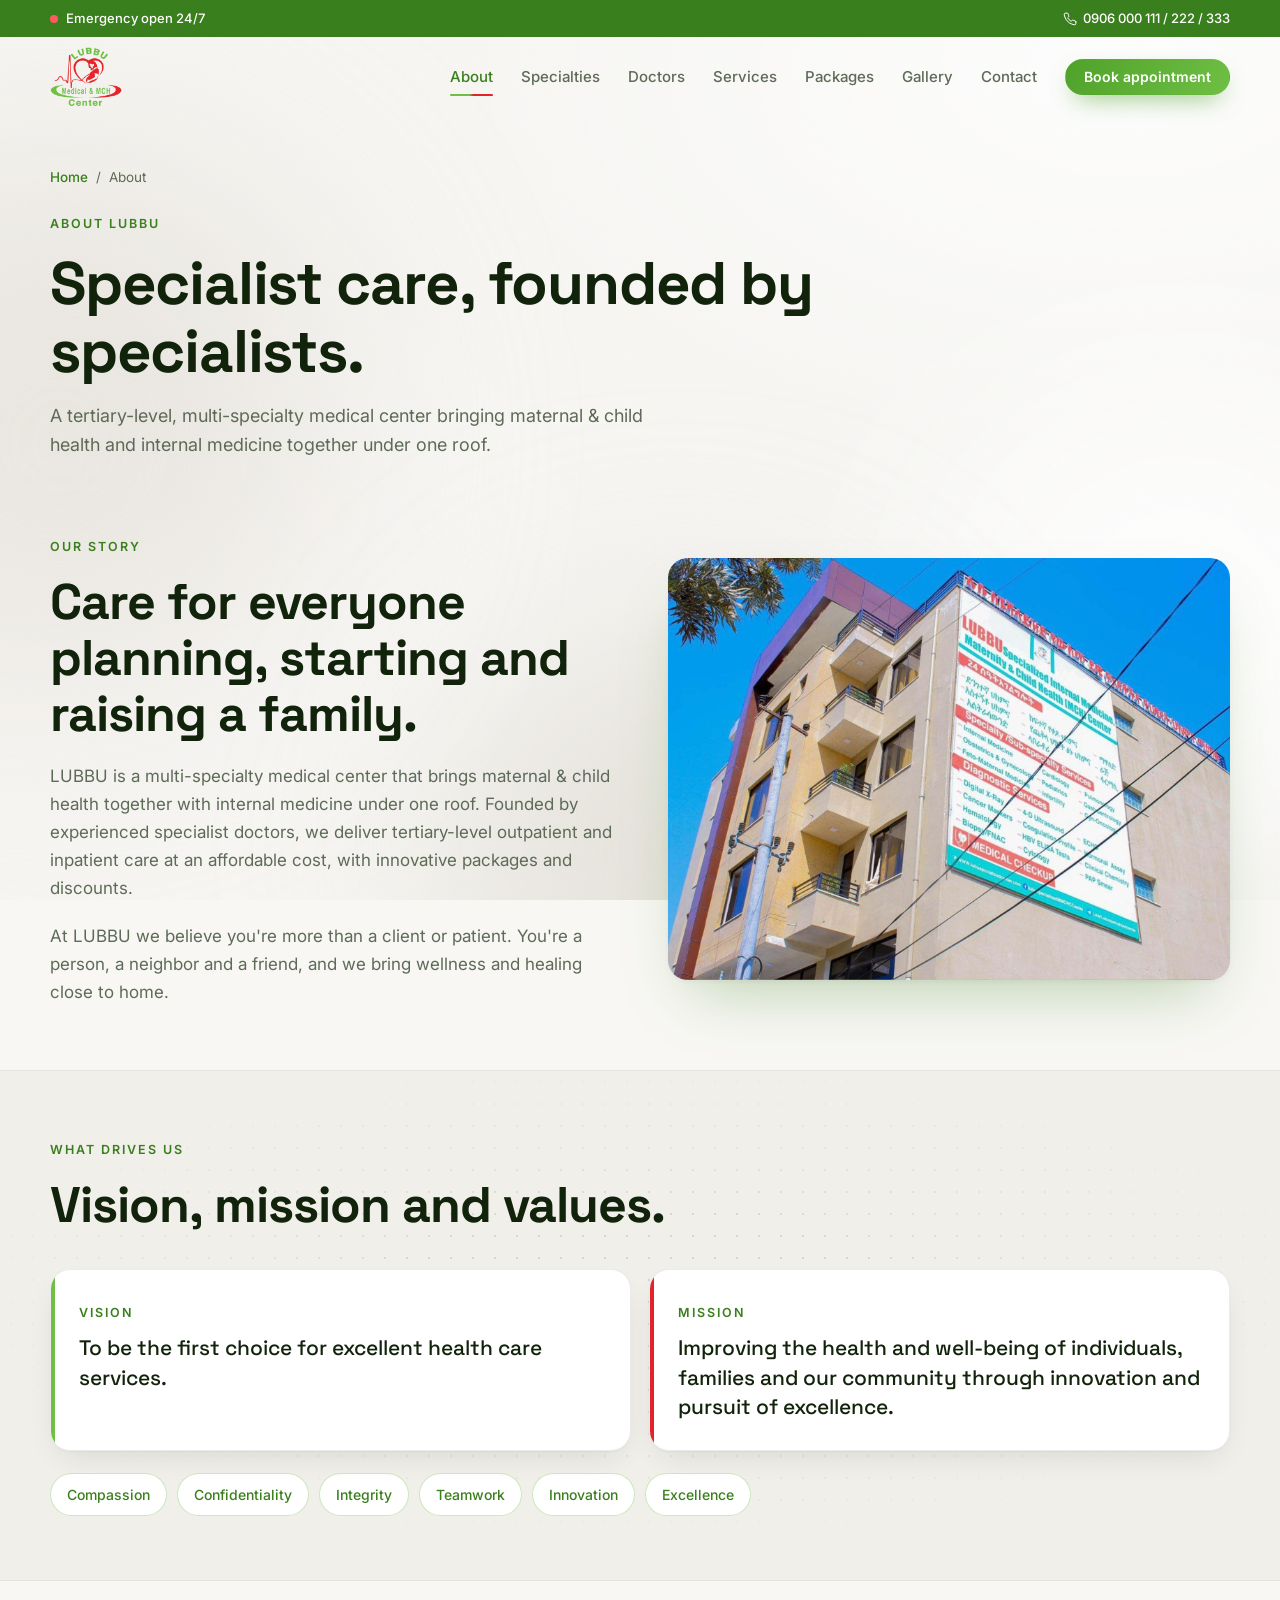
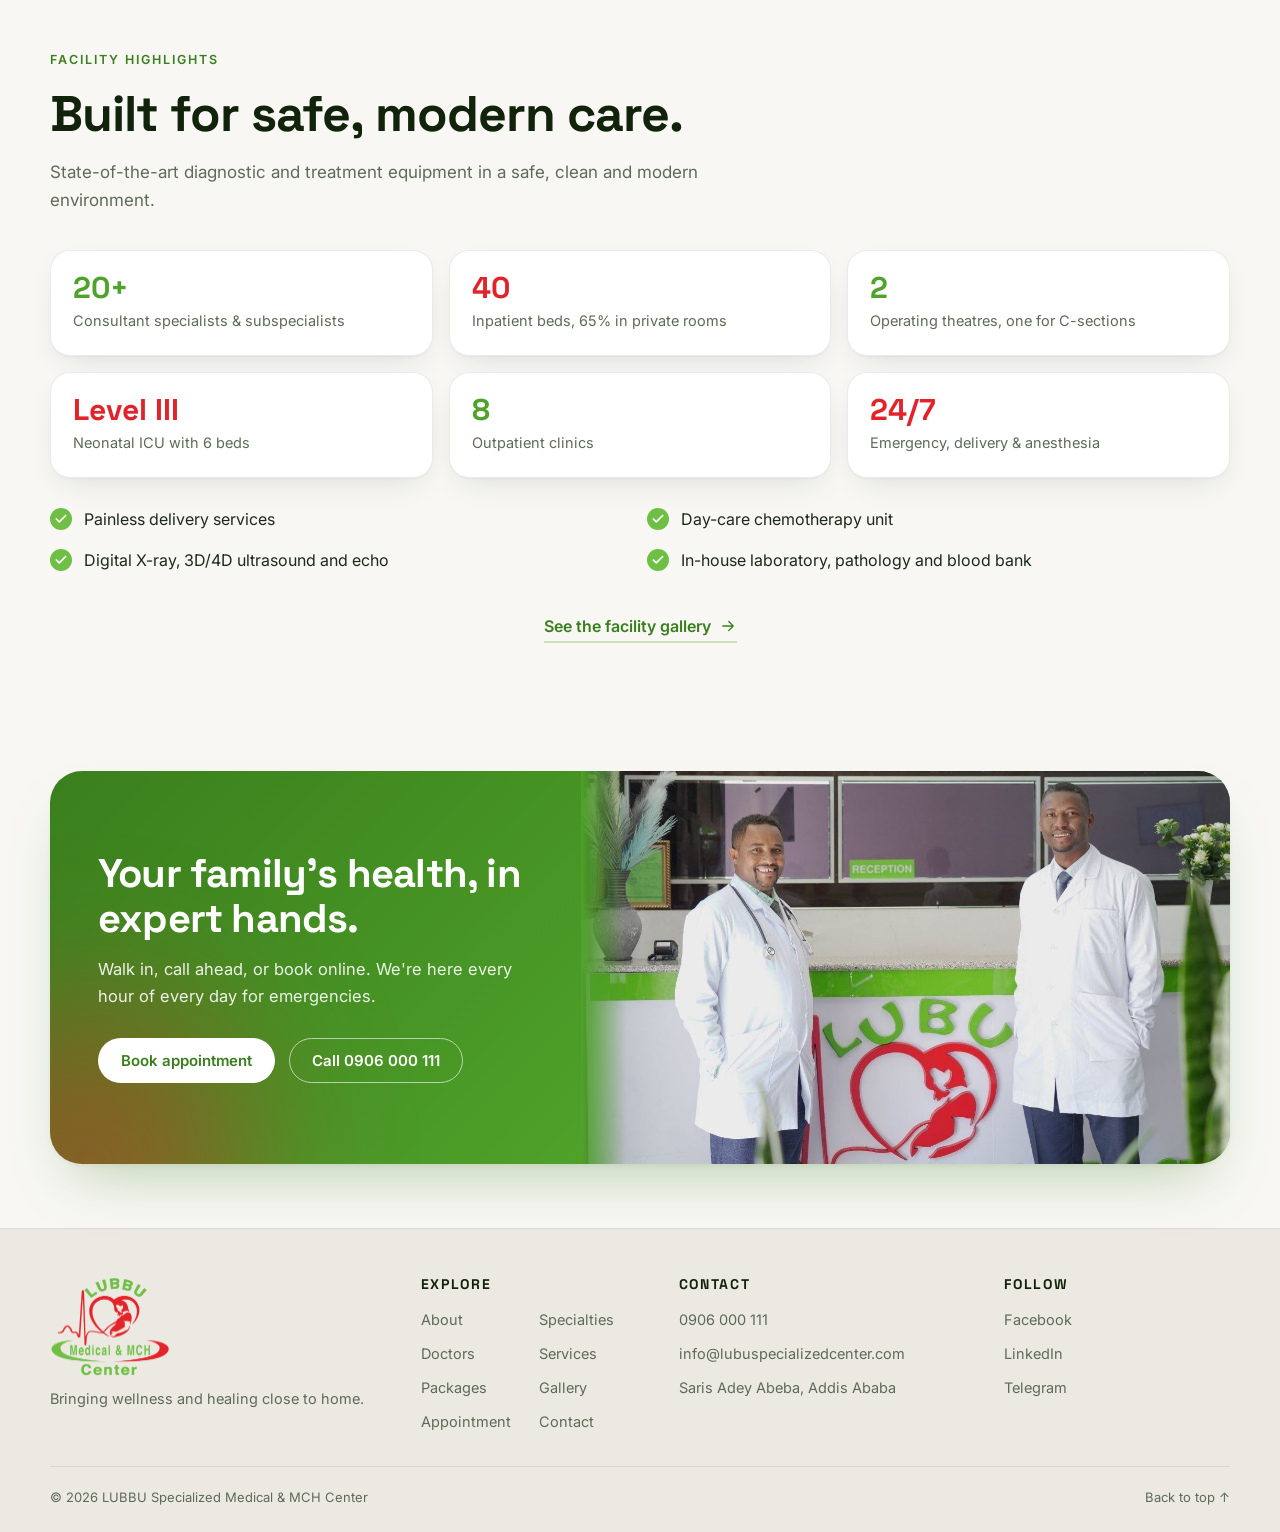
==== about.html @ 078e4523 "Split site into nine pages and add service photos - Pages: home, about, specialties, doctors, servic" ====
<!doctype html>
<html lang="en">
<head>
  <meta charset="utf-8" />
  <meta name="viewport" content="width=device-width, initial-scale=1" />
  <title>About us | LUBBU Specialized Medical &amp; MCH Center</title>
  <meta name="description" content="Founded by specialist doctors, LUBBU brings maternal &amp; child health and internal medicine together. Our story, vision, mission, values and facility highlights." />
  <meta name="theme-color" content="#ffffff" />
  <link rel="icon" href="assets/logo.png" />
  <link rel="preconnect" href="https://fonts.googleapis.com" />
  <link rel="preconnect" href="https://fonts.gstatic.com" crossorigin />
  <link href="https://fonts.googleapis.com/css2?family=Inter:wght@400;500;600&family=Space+Grotesk:wght@500;600;700&display=swap" rel="stylesheet" />
  <link rel="stylesheet" href="styles.css" />
  <script>document.documentElement.classList.add("js")</script>
</head>
<body>
  <!-- SHARED: icon sprite (keep identical on every page) -->
  <svg width="0" height="0" style="position:absolute" aria-hidden="true">
    <defs>
      <symbol id="i-heart" viewBox="0 0 24 24"><path d="M12 21s-7.5-4.6-9.5-9.3C1.1 8.3 3.3 4.5 7 4.5c2 0 3.6 1.1 5 3 1.4-1.9 3-3 5-3 3.7 0 5.9 3.8 4.5 7.2C19.5 16.4 12 21 12 21z"/></symbol>
      <symbol id="i-steth" viewBox="0 0 24 24"><path d="M6 3v6a5 5 0 0 0 10 0V3M6 3H4m2 0h2m8 0h-2m2 0h2M11 14v2a5 5 0 0 0 10 0v-2"/><circle cx="21" cy="12" r="2"/></symbol>
      <symbol id="i-baby" viewBox="0 0 24 24"><circle cx="12" cy="8" r="5"/><path d="M10 8h.01M14 8h.01M10.5 10.5c.8.6 2.2.6 3 0M5 21c1-3.5 3.8-6 7-6s6 2.5 7 6"/></symbol>
      <symbol id="i-woman" viewBox="0 0 24 24"><circle cx="12" cy="6" r="3"/><path d="M12 9c-3 0-5 2.5-5 6h3l1 6h2l1-6h3c0-3.5-2-6-5-6z"/></symbol>
      <symbol id="i-scalpel" viewBox="0 0 24 24"><path d="M3 21l9-9M12 12l7.5-7.5a2.1 2.1 0 0 1 3 3L15 15l-3-3zM3 21h6"/></symbol>
      <symbol id="i-cell" viewBox="0 0 24 24"><circle cx="12" cy="12" r="8"/><circle cx="12" cy="12" r="3"/><path d="M12 2v2M12 20v2M2 12h2M20 12h2M5 5l1.5 1.5M17.5 17.5L19 19M5 19l1.5-1.5M17.5 6.5L19 5"/></symbol>
      <symbol id="i-pulse" viewBox="0 0 24 24"><path d="M2 12h4l3-7 4 14 3-7h6"/></symbol>
      <symbol id="i-lungs" viewBox="0 0 24 24"><path d="M12 3v9M12 12l-3 2M12 12l3 2M8.5 7C5 7 3 13 3 17c0 2 1 3 3 3 3 0 4-2 4-5V9.5M15.5 7C19 7 21 13 21 17c0 2-1 3-3 3-3 0-4-2-4-5V9.5"/></symbol>
      <symbol id="i-siren" viewBox="0 0 24 24"><path d="M6 18v-6a6 6 0 0 1 12 0v6M4 18h16v3H4zM12 2v2M4.2 5.2l1.4 1.4M19.8 5.2l-1.4 1.4"/></symbol>
      <symbol id="i-bed" viewBox="0 0 24 24"><path d="M2 20V6M2 16h20v4M22 16v-4a3 3 0 0 0-3-3h-8v7"/><circle cx="6.5" cy="11.5" r="2"/></symbol>
      <symbol id="i-drop" viewBox="0 0 24 24"><path d="M12 2.5S5 10 5 15a7 7 0 0 0 14 0c0-5-7-12.5-7-12.5z"/><path d="M9 15a3 3 0 0 0 3 3"/></symbol>
      <symbol id="i-flask" viewBox="0 0 24 24"><path d="M9 2h6M10 2v6L4 19a2 2 0 0 0 1.8 3h12.4A2 2 0 0 0 20 19l-6-11V2M7 15h10"/></symbol>
      <symbol id="i-pill" viewBox="0 0 24 24"><rect x="2.5" y="8" width="19" height="8" rx="4" transform="rotate(-45 12 12)"/><path d="M8.5 8.5l7 7"/></symbol>
      <symbol id="i-incubator" viewBox="0 0 24 24"><path d="M3 14h18v4H3zM5 14V9a7 5 0 0 1 14 0v5M6 18v3M18 18v3"/><circle cx="12" cy="11" r="1.5"/></symbol>
      <symbol id="i-scan" viewBox="0 0 24 24"><path d="M3 7V5a2 2 0 0 1 2-2h2M17 3h2a2 2 0 0 1 2 2v2M21 17v2a2 2 0 0 1-2 2h-2M7 21H5a2 2 0 0 1-2-2v-2"/><circle cx="12" cy="8" r="2"/><path d="M12 10v6M9 12h6M10 16l-1 3M14 16l1 3"/></symbol>
      <symbol id="i-physio" viewBox="0 0 24 24"><circle cx="12" cy="4" r="2"/><path d="M4 10l8-2 8 2M12 8v6l-4 7M12 14l4 7"/></symbol>
      <symbol id="i-apple" viewBox="0 0 24 24"><path d="M12 7c-1.6-1.4-5-1.6-6.5 1S4.2 15 6 18s4 3.2 6 2c2 1.2 4.2 1 6-2s2-7.5.5-10-4.9-2.4-6.5-1z"/><path d="M12 7c0-2 1-3.5 3-4"/></symbol>
      <symbol id="i-syringe" viewBox="0 0 24 24"><path d="M18 2l4 4M20 4l-3 3M17 7l-9.5 9.5-3 .5.5-3L14.5 4.5zM11 7l2 2M8 10l2 2M2 22l3-3"/></symbol>
      <symbol id="i-family" viewBox="0 0 24 24"><circle cx="7" cy="5" r="2.5"/><circle cx="17" cy="5" r="2.5"/><circle cx="12" cy="12.5" r="2"/><path d="M3 21v-6a4 4 0 0 1 4-4M21 21v-6a4 4 0 0 0-4-4M9 21v-2a3 3 0 0 1 6 0v2"/></symbol>
      <symbol id="i-laundry" viewBox="0 0 24 24"><rect x="4" y="2" width="16" height="20" rx="2"/><circle cx="12" cy="13" r="5"/><path d="M8 6h.01M11 6h.01M9.5 13.5c1-1 2-1 3 0s2 1 3 0"/></symbol>
      <symbol id="i-card" viewBox="0 0 24 24"><rect x="2" y="5" width="20" height="14" rx="2"/><path d="M2 10h20M6 15h4"/></symbol>
      <symbol id="i-check" viewBox="0 0 24 24"><path d="M20 6L9 17l-5-5"/></symbol>
      <symbol id="i-arrow" viewBox="0 0 24 24"><path d="M5 12h14M13 6l6 6-6 6"/></symbol>
      <symbol id="i-chev-l" viewBox="0 0 24 24"><path d="M15 5l-7 7 7 7"/></symbol>
      <symbol id="i-chev-r" viewBox="0 0 24 24"><path d="M9 5l7 7-7 7"/></symbol>
      <symbol id="i-close" viewBox="0 0 24 24"><path d="M6 6l12 12M18 6L6 18"/></symbol>
      <symbol id="i-plus" viewBox="0 0 24 24"><path d="M12 5v14M5 12h14"/></symbol>
      <symbol id="i-expand" viewBox="0 0 24 24"><path d="M15 3h6v6M9 21H3v-6M21 3l-7 7M3 21l7-7"/></symbol>
      <symbol id="i-phone" viewBox="0 0 24 24"><path d="M22 16.9v3a2 2 0 0 1-2.2 2 19.8 19.8 0 0 1-8.6-3.1 19.5 19.5 0 0 1-6-6A19.8 19.8 0 0 1 2.1 4.2 2 2 0 0 1 4.1 2h3a2 2 0 0 1 2 1.7c.1 1 .4 1.9.7 2.8a2 2 0 0 1-.5 2.1L8 9.9a16 16 0 0 0 6 6l1.3-1.3a2 2 0 0 1 2.1-.4c.9.3 1.8.6 2.8.7a2 2 0 0 1 1.7 2z"/></symbol>
      <symbol id="i-mail" viewBox="0 0 24 24"><rect x="2" y="4" width="20" height="16" rx="2"/><path d="M22 6l-10 7L2 6"/></symbol>
      <symbol id="i-pin" viewBox="0 0 24 24"><path d="M12 22s8-6.5 8-13a8 8 0 0 0-16 0c0 6.5 8 13 8 13z"/><circle cx="12" cy="9" r="3"/></symbol>
      <symbol id="i-clock" viewBox="0 0 24 24"><circle cx="12" cy="12" r="10"/><path d="M12 6v6l4 2"/></symbol>
      <symbol id="i-shield" viewBox="0 0 24 24"><path d="M12 22s8-4 8-10V5l-8-3-8 3v7c0 6 8 10 8 10z"/><path d="M9 12l2 2 4-4"/></symbol>
    </defs>
  </svg>

  <div class="bg" aria-hidden="true">
    <div class="orb orb-1"></div>
    <div class="orb orb-2"></div>
    <div class="orb orb-3"></div>
    <div class="grid"></div>
  </div>

  <!-- SHARED: header (keep identical on every page; only aria-current changes) -->
  <a class="skip-link" href="#main">Skip to content</a>
  <div class="topbar" id="top">
    <div class="container topbar-inner">
      <span class="live"><span class="dot"></span>Emergency open 24/7</span>
      <a href="tel:0906000111"><svg class="ico"><use href="#i-phone"/></svg>0906 000 111 / 222 / 333</a>
    </div>
  </div>

  <header class="nav" id="nav">
    <div class="container nav-inner">
      <a href="index.html" class="brand" aria-label="LUBBU Medical &amp; MCH Center home page">
        <img src="assets/logo.png" alt="LUBBU Medical &amp; MCH Center" width="72" height="60" />
      </a>
      <nav class="menu" id="menu" aria-label="Main">
        <a href="about.html" aria-current="page">About</a>
        <a href="specialties.html">Specialties</a>
        <a href="doctors.html">Doctors</a>
        <a href="services.html">Services</a>
        <a href="packages.html">Packages</a>
        <a href="gallery.html">Gallery</a>
        <a href="contact.html">Contact</a>
        <a href="appointment.html" class="btn btn-sm btn-primary menu-cta">Book appointment</a>
      </nav>
      <button class="burger" id="burger" aria-label="Open menu" aria-expanded="false" aria-controls="menu">
        <span></span><span></span>
      </button>
    </div>
  </header>
  <!-- /SHARED header -->

  <main id="main">
    <section class="page-hero">
      <div class="container">
        <nav class="crumbs reveal" aria-label="Breadcrumb"><a href="index.html">Home</a><span aria-hidden="true">/</span><span aria-current="page">About</span></nav>
        <span class="eyebrow reveal">About LUBBU</span>
        <h1 class="reveal">Specialist care, founded by specialists.</h1>
        <p class="reveal">A tertiary-level, multi-specialty medical center bringing maternal &amp; child health and internal medicine together under one roof.</p>
      </div>
    </section>

    <!-- STORY -->
    <section class="section">
      <div class="container about-grid">
        <div class="reveal">
          <span class="eyebrow">Our story</span>
          <h2>Care for everyone planning, starting and raising a family.</h2>
          <p>LUBBU is a multi-specialty medical center that brings maternal &amp; child health together with internal medicine under one roof. Founded by experienced specialist doctors, we deliver tertiary-level outpatient and inpatient care at an affordable cost, with innovative packages and discounts.</p>
          <p>At LUBBU we believe you're more than a client or patient. You're a person, a neighbor and a friend, and we bring wellness and healing close to home.</p>
        </div>
        <figure class="about-photo reveal">
          <img src="assets/photos/building.jpg" alt="The LUBBU Specialized Medical &amp; MCH Center building" width="1920" height="1207" loading="lazy" decoding="async" />
        </figure>
      </div>
    </section>

    <!-- VISION / MISSION / VALUES -->
    <section class="section section-alt">
      <div class="container">
        <div class="section-head reveal">
          <span class="eyebrow">What drives us</span>
          <h2>Vision, mission and values.</h2>
        </div>
        <div class="mv mv-wide">
          <article class="glass mv-card reveal">
            <span class="eyebrow">Vision</span>
            <p class="big">To be the first choice for excellent health care services.</p>
          </article>
          <article class="glass mv-card reveal">
            <span class="eyebrow">Mission</span>
            <p class="big">Improving the health and well-being of individuals, families and our community through innovation and pursuit of excellence.</p>
          </article>
        </div>
        <div class="values reveal">
          <span>Compassion</span><span>Confidentiality</span><span>Integrity</span><span>Teamwork</span><span>Innovation</span><span>Excellence</span>
        </div>
      </div>
    </section>

    <!-- FACILITY HIGHLIGHTS -->
    <section class="section">
      <div class="container">
        <div class="section-head reveal">
          <span class="eyebrow">Facility highlights</span>
          <h2>Built for safe, modern care.</h2>
          <p>State-of-the-art diagnostic and treatment equipment in a safe, clean and modern environment.</p>
        </div>
        <ul class="highlights">
          <li class="reveal"><strong>20+</strong><span>Consultant specialists &amp; subspecialists</span></li>
          <li class="reveal"><strong>40</strong><span>Inpatient beds, 65% in private rooms</span></li>
          <li class="reveal"><strong>2</strong><span>Operating theatres, one for C-sections</span></li>
          <li class="reveal"><strong>Level III</strong><span>Neonatal ICU with 6 beds</span></li>
          <li class="reveal"><strong>8</strong><span>Outpatient clinics</span></li>
          <li class="reveal"><strong>24/7</strong><span>Emergency, delivery &amp; anesthesia</span></li>
        </ul>
        <ul class="checks checks-grid">
          <li class="reveal"><svg class="ico"><use href="#i-check"/></svg>Painless delivery services</li>
          <li class="reveal"><svg class="ico"><use href="#i-check"/></svg>Day-care chemotherapy unit</li>
          <li class="reveal"><svg class="ico"><use href="#i-check"/></svg>Digital X-ray, 3D/4D ultrasound and echo</li>
          <li class="reveal"><svg class="ico"><use href="#i-check"/></svg>In-house laboratory, pathology and blood bank</li>
        </ul>
        <div class="view-all-row reveal"><a class="view-all" href="gallery.html">See the facility gallery <svg class="ico"><use href="#i-arrow"/></svg></a></div>
      </div>
    </section>

    <section class="section">
      <div class="container">
        <div class="cta reveal">
          <figure class="cta-photo">
            <img src="assets/photos/reception.jpg" alt="Two LUBBU doctors smiling at the reception desk" width="1241" height="750" loading="lazy" decoding="async" />
          </figure>
          <div class="cta-panel">
            <h2>Your family's health, in expert hands.</h2>
            <p>Walk in, call ahead, or book online. We're here every hour of every day for emergencies.</p>
            <div class="hero-actions">
              <a href="appointment.html" class="btn btn-light">Book appointment</a>
              <a href="tel:0906000111" class="btn btn-outline-light">Call 0906 000 111</a>
            </div>
          </div>
        </div>
      </div>
    </section>
  </main>

  <!-- SHARED: footer (keep identical on every page) -->
  <footer class="footer">
    <div class="container footer-grid">
      <div>
        <a href="index.html" class="brand brand-footer" aria-label="LUBBU Medical &amp; MCH Center home page">
          <img src="assets/logo.png" alt="LUBBU Medical &amp; MCH Center" width="120" height="100" />
        </a>
        <p class="muted">Bringing wellness and healing close to home.</p>
      </div>
      <div class="footer-explore">
        <h4>Explore</h4>
        <a href="about.html">About</a><a href="specialties.html">Specialties</a><a href="doctors.html">Doctors</a><a href="services.html">Services</a><a href="packages.html">Packages</a><a href="gallery.html">Gallery</a><a href="appointment.html">Appointment</a><a href="contact.html">Contact</a>
      </div>
      <div>
        <h4>Contact</h4>
        <a href="tel:0906000111">0906 000 111</a><a href="mailto:info@lubuspecializedcenter.com">info@lubuspecializedcenter.com</a><span class="muted">Saris Adey Abeba, Addis Ababa</span>
      </div>
      <div>
        <h4>Follow</h4>
        <a href="https://www.facebook.com/LubuSpecializedIMMCHCenter/" target="_blank" rel="noopener">Facebook</a><a href="https://www.linkedin.com/company/lubbu-medical-and-mch-center/" target="_blank" rel="noopener">LinkedIn</a><a href="https://t.me/LubuSpecializedCenter" target="_blank" rel="noopener">Telegram</a>
      </div>
    </div>
    <div class="container footer-bottom">
      <span>© <span id="year">2026</span> LUBBU Specialized Medical &amp; MCH Center</span>
      <a href="#top">Back to top ↑</a>
    </div>
  </footer>
  <!-- /SHARED footer -->

  <script src="script.js"></script>
</body>
</html>
---- styles.css ----
/* Brand palette taken from the LUBBU logo: green #6FBF44, red #E2232A, white */
:root {
  --green: #6fbf44;
  --green-600: #4fa22a;
  --green-700: #3a7f1d;
  --green-50: #f1f9ec;
  --green-100: #e2f3d8;
  --red: #e2232a;
  --red-600: #c4161d;
  --red-50: #fdeeee;
  --bg: #f8f7f4;
  --bg-soft: #f1efea;
  --ink: #12230b;
  --text: #1d2a17;
  --muted: #5d6b57;
  --border: rgba(29, 42, 23, 0.09);
  --border-strong: rgba(29, 42, 23, 0.16);
  --surface: rgba(255, 255, 255, 0.72);
  --grad: linear-gradient(120deg, var(--green-600), var(--green) 55%, #a6d96a);
  --grad-brand: linear-gradient(120deg, var(--green) 0%, var(--green) 45%, var(--red) 55%, var(--red) 100%);
  --radius: 20px;
  --shadow: 0 1px 2px rgba(18, 35, 11, .04), 0 12px 32px -12px rgba(18, 35, 11, .14);
  --shadow-lg: 0 2px 4px rgba(18, 35, 11, .04), 0 30px 60px -24px rgba(58, 127, 29, .35);
  --font-display: "Space Grotesk", system-ui, sans-serif;
  --font-body: "Inter", system-ui, sans-serif;
}

*, *::before, *::after { box-sizing: border-box; }
html { scroll-behavior: smooth; scroll-padding-top: 96px; overflow-x: clip; }
body {
  margin: 0;
  background: var(--bg);
  color: var(--text);
  font: 400 16px/1.65 var(--font-body);
  -webkit-font-smoothing: antialiased;
  overflow-x: clip;
}
img, svg { display: block; }
a { color: inherit; text-decoration: none; }
h1, h2, h3, h4 { font-family: var(--font-display); line-height: 1.12; margin: 0; letter-spacing: -0.02em; color: var(--ink); }
p { margin: 0; }
.container { width: min(1180px, 100% - 32px); margin-inline: auto; }
.ico { width: 18px; height: 18px; flex: none; }
svg use { fill: none; stroke: currentColor; stroke-width: 1.7; stroke-linecap: round; stroke-linejoin: round; }
.grad { background: var(--grad); -webkit-background-clip: text; background-clip: text; color: transparent; }
.red { color: var(--red); }
.muted { color: var(--muted); }

/* ---------- Background (warm neutral, soft light + fine grain) ---------- */
.bg { position: fixed; inset: 0; z-index: -1; overflow: hidden; pointer-events: none;
  background:
    radial-gradient(1100px 620px at 88% 8%, rgba(255,255,255,.95), transparent 62%),
    radial-gradient(900px 560px at 6% 62%, rgba(255,255,255,.85), transparent 60%),
    radial-gradient(800px 500px at 70% 100%, rgba(228,224,216,.6), transparent 65%),
    var(--bg); }
.orb { position: absolute; border-radius: 50%; filter: blur(110px); animation: drift 26s ease-in-out infinite alternate; }
.orb-1 { width: 560px; height: 560px; background: rgba(222, 217, 207, .55); top: 18%; left: -220px; }
.orb-2 { width: 520px; height: 520px; background: rgba(255, 255, 255, .9); top: 40%; right: -160px; animation-delay: -8s; }
.orb-3 { width: 460px; height: 460px; background: rgba(214, 210, 201, .4); bottom: -180px; left: 35%; animation-delay: -16s; }
/* fine paper grain */
.grid { position: absolute; inset: 0; opacity: .5; mix-blend-mode: multiply;
  background-image: url("data:image/svg+xml,%3Csvg xmlns='http://www.w3.org/2000/svg' width='180' height='180'%3E%3Cfilter id='n'%3E%3CfeTurbulence type='fractalNoise' baseFrequency='.9' numOctaves='2' stitchTiles='stitch'/%3E%3CfeColorMatrix values='0 0 0 0 .45 0 0 0 0 .43 0 0 0 0 .4 0 0 0 .09 0'/%3E%3C/filter%3E%3Crect width='100%25' height='100%25' filter='url(%23n)'/%3E%3C/svg%3E"); }
@keyframes drift { to { transform: translate(60px, 40px) scale(1.1); } }

/* ---------- Topbar & Nav ---------- */
.topbar { font-size: 13px; color: #fff; background: var(--green-700); }
.topbar-inner { display: flex; justify-content: space-between; align-items: center; gap: 12px; padding: 8px 0; }
.topbar a { display: inline-flex; align-items: center; gap: 6px; font-weight: 500; }
.topbar a:hover { color: var(--green-100); }
.topbar .ico { width: 14px; height: 14px; }
.live { display: inline-flex; align-items: center; gap: 8px; font-weight: 500; }
.dot { width: 8px; height: 8px; border-radius: 50%; background: #ff5a5f; box-shadow: 0 0 0 0 rgba(255,90,95,.8); animation: ping 1.8s infinite; }
@keyframes ping { 70% { box-shadow: 0 0 0 10px rgba(255,90,95,0); } 100% { box-shadow: 0 0 0 0 rgba(255,90,95,0); } }

.nav { position: sticky; top: 0; z-index: 50; transition: background .3s, border-color .3s, box-shadow .3s; border-bottom: 1px solid transparent; }
.nav.scrolled { background: rgba(255, 255, 255, 0.82); backdrop-filter: blur(16px) saturate(160%); -webkit-backdrop-filter: blur(16px) saturate(160%); border-color: var(--border); box-shadow: 0 8px 30px -20px rgba(18,35,11,.3); }
.nav-inner { display: flex; align-items: center; justify-content: space-between; height: 80px; }
.brand { display: inline-flex; align-items: center; }
.brand img { height: 60px; width: auto; }
.menu { display: flex; align-items: center; gap: 28px; font-size: 15px; font-weight: 500; }
.menu a:not(.btn) { color: var(--muted); position: relative; transition: color .2s; }
.menu a:not(.btn):hover, .menu a.active, .menu a[aria-current="page"] { color: var(--green-700); }
.menu a:not(.btn)::after { content: ""; position: absolute; left: 0; right: 0; bottom: -6px; height: 2px; border-radius: 2px; background: var(--grad-brand); transform: scaleX(0); transition: transform .25s; }
.menu a:not(.btn):hover::after, .menu a.active::after, .menu a[aria-current="page"]::after { transform: scaleX(1); }
.burger { display: none; background: none; border: 0; width: 44px; height: 44px; cursor: pointer; position: relative; }
.burger span { position: absolute; left: 11px; right: 11px; height: 2px; background: var(--ink); border-radius: 2px; transition: transform .3s, top .3s; }
.burger span:first-child { top: 17px; }
.burger span:last-child { top: 25px; }
.burger[aria-expanded="true"] span:first-child { top: 21px; transform: rotate(45deg); }
.burger[aria-expanded="true"] span:last-child { top: 21px; transform: rotate(-45deg); }

/* ---------- Buttons ---------- */
.btn { display: inline-flex; align-items: center; justify-content: center; gap: 10px; padding: 14px 22px; border-radius: 999px; font: 600 15px/1 var(--font-body); border: 1px solid transparent; cursor: pointer; transition: transform .2s, box-shadow .25s, background .25s, border-color .25s, color .25s; }
.btn:hover { transform: translateY(-2px); }
.btn-sm { padding: 10px 18px; font-size: 14px; }
.btn-primary { color: #fff; background: linear-gradient(120deg, var(--green-600), var(--green)); box-shadow: 0 10px 26px -10px rgba(79, 162, 42, .8); }
.btn-primary:hover { box-shadow: 0 16px 36px -12px rgba(79, 162, 42, 1); }
.btn-ghost { color: var(--red); background: #fff; border-color: rgba(226, 35, 42, .35); }
.btn-ghost:hover { background: var(--red); color: #fff; border-color: var(--red); }
.btn-light { background: #fff; color: var(--green-700); }
.btn-outline-light { color: #fff; border-color: rgba(255,255,255,.6); }
.btn-outline-light:hover { background: rgba(255,255,255,.14); }
.btn-block { width: 100%; }

/* ---------- Hero ---------- */
.hero { padding: 56px 0 64px; }
.hero-grid { display: grid; grid-template-columns: 1.05fr .95fr; gap: 56px; align-items: center; }
.chip { display: inline-block; padding: 7px 14px; border-radius: 999px; font-size: 13px; font-weight: 500; color: var(--green-700); background: var(--green-50); border: 1px solid rgba(111, 191, 68, .35); }
.hero h1 { font-size: clamp(42px, 6.4vw, 78px); margin: 22px 0 22px; font-weight: 700; }
.lead { font-size: 18px; color: var(--muted); max-width: 560px; }
.hero-actions { display: flex; flex-wrap: wrap; gap: 14px; margin-top: 34px; }
.stats { list-style: none; padding: 0; margin: 48px 0 0; display: grid; grid-template-columns: repeat(4, 1fr); gap: 1px; border-radius: var(--radius); overflow: hidden; background: var(--border); border: 1px solid var(--border); box-shadow: var(--shadow); }
.stats li { background: rgba(255, 255, 255, .92); padding: 18px 16px; display: flex; flex-direction: column; gap: 4px; }
.stats strong { font: 700 28px/1 var(--font-display); color: var(--green-600); font-variant-numeric: tabular-nums; }
.stats li:nth-child(2) strong { color: var(--red); }
.stats span { font-size: 12.5px; color: var(--muted); line-height: 1.35; }

.hero-visual { position: relative; aspect-ratio: 1; max-width: 520px; width: 100%; margin-inline: auto; display: grid; place-items: center; }
.ring { position: absolute; border-radius: 50%; border: 1px solid rgba(111, 191, 68, .45); }
.ring-1 { inset: 6%; border-style: dashed; animation: spin 40s linear infinite; }
.ring-2 { inset: 20%; border-color: rgba(226, 35, 42, .25); animation: spin 26s linear infinite reverse; }
.ring-1::after, .ring-2::after { content: ""; position: absolute; width: 12px; height: 12px; border-radius: 50%; background: var(--green); box-shadow: 0 0 0 5px rgba(111,191,68,.2); top: -6px; left: 50%; }
.ring-2::after { background: var(--red); box-shadow: 0 0 0 5px rgba(226,35,42,.18); }
@keyframes spin { to { transform: rotate(360deg); } }
.core { width: 40%; aspect-ratio: 1; border-radius: 50%; display: grid; place-items: center; background: radial-gradient(circle at 32% 28%, #fff, var(--green-50) 60%, var(--green-100)); border: 1px solid rgba(111, 191, 68, .4); box-shadow: inset 0 -10px 40px rgba(111,191,68,.2), 0 30px 80px -20px rgba(79,162,42,.5); }
.core-heart { width: 46%; height: 46%; color: var(--red); animation: beat 1.2s ease-in-out infinite; filter: drop-shadow(0 8px 16px rgba(226,35,42,.35)); }
.core-heart use { fill: var(--red); stroke-width: 1.2; }
@keyframes beat { 0%, 100% { transform: scale(1); } 15% { transform: scale(1.12); } 30% { transform: scale(.98); } 45% { transform: scale(1.06); } }
.ecg { position: absolute; left: -6%; right: -6%; width: 112%; height: 22%; top: 39%; z-index: 2; pointer-events: none; overflow: visible; }
.ecg path { fill: none; stroke: var(--red); stroke-width: 2.6; stroke-dasharray: 900; stroke-dashoffset: 900; animation: ecg 3s linear infinite; filter: drop-shadow(0 0 1.5px #fff) drop-shadow(0 0 3px #fff) drop-shadow(0 2px 6px rgba(226, 35, 42, .35)); }
@keyframes ecg { 0% { stroke-dashoffset: 900; opacity: 1; } 70% { stroke-dashoffset: 0; opacity: 1; } 100% { stroke-dashoffset: 0; opacity: 0; } }

.float-card { position: absolute; z-index: 3; display: flex; align-items: center; gap: 12px; padding: 12px 16px 12px 12px; border-radius: 16px; background: rgba(255, 255, 255, .85); border: 1px solid var(--border); backdrop-filter: blur(14px); -webkit-backdrop-filter: blur(14px); box-shadow: var(--shadow-lg); animation: float 6s ease-in-out infinite; }
.float-card b { display: block; font-size: 14px; color: var(--ink); }
.float-card small { color: var(--muted); font-size: 12px; }
.fc-ico { width: 38px; height: 38px; border-radius: 11px; display: grid; place-items: center; background: var(--green-50); color: var(--green-600); }
.fc-ico svg { width: 20px; height: 20px; }
.fc-1 { top: 8%; left: -4%; }
.fc-1 .fc-ico { background: var(--red-50); color: var(--red); }
.fc-2 { bottom: 12%; left: -8%; animation-delay: -2s; }
.fc-3 { top: 46%; right: -6%; animation-delay: -4s; }
@keyframes float { 50% { transform: translateY(-12px); } }

/* ---------- Marquee ---------- */
.marquee { overflow: hidden; background: var(--green-600); padding: 18px 0; }
.marquee-track { display: flex; gap: 48px; width: max-content; animation: marquee 40s linear infinite; }
.marquee span { font: 500 18px/1 var(--font-display); color: #fff; white-space: nowrap; display: inline-flex; align-items: center; gap: 48px; }
.marquee span::after { content: "❤"; color: #fff; opacity: .7; font-size: 12px; }
@keyframes marquee { to { transform: translateX(-50%); } }

/* ---------- Sections ---------- */
.section { padding: 64px 0; position: relative; }
.section-alt { background: var(--bg-soft); isolation: isolate; border-block: 1px solid rgba(60, 52, 40, .06); }
.section-alt::before { content: ""; position: absolute; inset: 0; z-index: -1; pointer-events: none;
  background-image: radial-gradient(rgba(60, 52, 40, .13) 1px, transparent 1.3px); background-size: 22px 22px;
  mask-image: radial-gradient(ellipse 75% 65% at 50% 45%, #000 20%, transparent 78%);
  -webkit-mask-image: radial-gradient(ellipse 75% 65% at 50% 45%, #000 20%, transparent 78%); }
.section-head { max-width: 680px; margin-bottom: 36px; }
.section-head p { color: var(--muted); margin-top: 16px; font-size: 17px; }
.eyebrow { display: inline-block; font-size: 12.5px; font-weight: 600; letter-spacing: .16em; text-transform: uppercase; color: var(--green-700); margin-bottom: 16px; }
h2 { font-size: clamp(32px, 4.2vw, 50px); font-weight: 700; }

.glass { background: var(--surface); border: 1px solid var(--border); border-radius: var(--radius); backdrop-filter: blur(14px); -webkit-backdrop-filter: blur(14px); box-shadow: var(--shadow); }
.section-alt .glass { background: #fff; }

/* About */
.about-grid { display: grid; grid-template-columns: 1fr 1fr; gap: 56px; align-items: center; }
.about-grid > div:first-child p { color: var(--muted); margin-top: 20px; font-size: 17px; }
.checks { list-style: none; padding: 0; margin: 28px 0 0; display: grid; gap: 14px; }
.checks li { display: flex; gap: 12px; align-items: flex-start; }
.checks .ico { color: #fff; background: var(--green); border-radius: 50%; padding: 4px; width: 22px; height: 22px; margin-top: 2px; }
.checks .ico use { stroke-width: 3; }
.mv { display: grid; gap: 18px; }
.mv-card { padding: 28px; position: relative; overflow: hidden; }
.mv-card::before { content: ""; position: absolute; inset: 0 auto 0 0; width: 4px; background: var(--green); }
.mv-card + .mv-card::before { background: var(--red); }
.mv-card .eyebrow { margin-bottom: 10px; }
.big { font: 500 21px/1.4 var(--font-display); color: var(--ink); }
.values { display: flex; flex-wrap: wrap; gap: 10px; }
.values span { padding: 9px 16px; border-radius: 999px; font-size: 14px; font-weight: 500; background: #fff; color: var(--green-700); border: 1px solid rgba(111, 191, 68, .35); transition: background .2s, color .2s; }
.values span:hover { background: var(--green); color: #fff; }

/* Cards */
.cards { display: grid; gap: 18px; }
.cards-4 { grid-template-columns: repeat(4, 1fr); }
.card { position: relative; padding: 28px 24px; border-radius: var(--radius); background: #fff; border: 1px solid var(--border); box-shadow: var(--shadow); overflow: hidden; transition: border-color .3s, box-shadow .3s; will-change: transform; }
.card::after { content: ""; position: absolute; inset: 0; background: radial-gradient(380px circle at var(--mx, 50%) var(--my, 0%), rgba(111, 191, 68, .14), transparent 45%); opacity: 0; transition: opacity .3s; pointer-events: none; }
.card::before { content: ""; position: absolute; inset: auto 0 0; height: 3px; background: var(--grad-brand); transform: scaleX(0); transform-origin: left; transition: transform .4s; }
.card:hover { border-color: rgba(111, 191, 68, .45); box-shadow: var(--shadow-lg); }
.card:hover::after { opacity: 1; }
.card:hover::before { transform: scaleX(1); }
.card-ico { width: 52px; height: 52px; border-radius: 15px; display: grid; place-items: center; background: var(--green-50); color: var(--green-600); margin-bottom: 22px; transition: background .3s, color .3s; }
.card:hover .card-ico { background: var(--green); color: #fff; }
.card-ico svg { width: 26px; height: 26px; }
.card h3 { font-size: 19px; margin-bottom: 8px; }
.card p { font-size: 14.5px; color: var(--muted); }

/* Doctors */
.filters { display: flex; flex-wrap: wrap; gap: 10px; margin-bottom: 32px; }
.filter { font: 500 14px/1 var(--font-body); color: var(--muted); background: #fff; border: 1px solid var(--border-strong); padding: 11px 18px; border-radius: 999px; cursor: pointer; transition: all .2s; }
.filter:hover { color: var(--green-700); border-color: var(--green); }
.filter.active { color: #fff; background: var(--green-600); border-color: var(--green-600); }
.doctors { display: grid; grid-template-columns: repeat(auto-fill, minmax(210px, 1fr)); gap: 16px; }
.doc { padding: 26px 20px; border-radius: var(--radius); background: #fff; border: 1px solid var(--border); box-shadow: var(--shadow); text-align: center; transition: border-color .3s, transform .3s, box-shadow .3s; }
.doc:hover { border-color: rgba(111, 191, 68, .5); transform: translateY(-4px); box-shadow: var(--shadow-lg); }
.doc.hidden { display: none; }
.avatar { width: 76px; height: 76px; margin: 0 auto 16px; border-radius: 50%; display: grid; place-items: center; font: 700 24px/1 var(--font-display); color: #fff; position: relative; background: linear-gradient(140deg, var(--green), var(--green-700)); }
.avatar::before { content: ""; position: absolute; inset: -5px; border-radius: 50%; border: 2px solid rgba(111, 191, 68, .35); }
.doc { position: relative; }
.avatar { width: 96px; height: 96px; font-size: 28px; }
.avatar.has-photo { background: var(--green-100); }
.avatar img { width: 100%; height: 100%; border-radius: 50%; object-fit: cover; transition: transform .4s; }
.doc:hover .avatar img { transform: scale(1.06); }
.avatar.has-photo { overflow: visible; }
.avatar.has-photo::after { content: ""; position: absolute; inset: 0; border-radius: 50%; box-shadow: inset 0 0 0 1px rgba(0,0,0,.06); }
.doc[data-cat="diagnostics"] .avatar:not(.has-photo) { background: linear-gradient(140deg, #8fd165, var(--green-600)); }
.doc[data-cat="mch"] .avatar::before,
.doc[data-cat="surgery"] .avatar::before { border-color: rgba(226, 35, 42, .3); }
.doc[data-cat="surgery"] .avatar:not(.has-photo),
.doc[data-cat="general"] .avatar { background: linear-gradient(140deg, #f05157, var(--red-600)); }
.doc[data-cat="general"] .avatar::before { border-color: rgba(226, 35, 42, .3); }
.doc-badge { position: absolute; top: 14px; right: 14px; font: 700 11.5px/1 var(--font-body); letter-spacing: .08em; padding: 5px 9px; border-radius: 999px; color: #fff; background: var(--red); }
.doc h3 { font-size: 17px; }
.doc p { font-size: 13.5px; color: var(--muted); margin-top: 6px; }

/* Services */
.services { display: grid; grid-template-columns: repeat(4, 1fr); gap: 1px; background: var(--border); border: 1px solid var(--border); border-radius: var(--radius); overflow: hidden; box-shadow: var(--shadow); }
.service { display: flex; align-items: center; gap: 16px; padding: 30px 26px; background: #fff; transition: background .3s, color .3s; }
.service:hover { background: var(--green-600); color: #fff; }
.service:hover span { color: #fff; }
.service svg { width: 30px; height: 30px; color: var(--green-600); flex: none; transition: transform .3s, color .3s; }
.service:first-child svg { color: var(--red); }
.service:hover svg { transform: scale(1.15) rotate(-6deg); color: #fff; }
.service span { font: 600 17px/1.3 var(--font-display); color: var(--ink); transition: color .3s; }

/* Packages */
.packages { display: grid; grid-template-columns: repeat(2, 1fr); gap: 0 40px; }
.pkg { display: flex; align-items: center; gap: 24px; padding: 26px 4px; border-bottom: 1px solid var(--border-strong); transition: padding .3s, color .3s; }
.pkg-n { font: 600 14px/1 var(--font-display); color: var(--red); }
.pkg h3 { font-size: clamp(19px, 2vw, 24px); font-weight: 600; flex: 1; transition: color .3s; }
.pkg .ico { width: 22px; height: 22px; color: var(--muted); transition: transform .3s, color .3s; }
.pkg:hover { padding-left: 16px; }
.pkg:hover h3 { color: var(--green-600); }
.pkg:hover .ico { transform: translateX(6px) rotate(-45deg); color: var(--green-600); }

/* Contact & form */
.contact-grid { display: grid; grid-template-columns: 1.15fr .85fr; gap: 24px; align-items: stretch; }
.form-card, .contact-card { padding: 40px; background: #fff; display: flex; flex-direction: column; }
.form-card h2, .contact-card h2 { font-size: clamp(30px, 3.4vw, 42px); margin-bottom: 28px; }
form { display: grid; gap: 18px; }
.row { display: grid; grid-template-columns: 1fr 1fr; gap: 16px; }
label { display: flex; flex-direction: column; gap: 8px; }
.lbl { font-size: 13.5px; font-weight: 500; color: var(--ink); }
.opt { font-weight: 400; color: var(--muted); }
input, select, textarea { font: 400 15px/1.4 var(--font-body); color: var(--text); background: var(--bg-soft); border: 1px solid var(--border-strong); border-radius: 12px; padding: 0 14px; width: 100%; height: 52px; transition: border-color .2s, box-shadow .2s, background .2s; }
select { appearance: none; -webkit-appearance: none; padding-right: 40px; cursor: pointer; background-image: url("data:image/svg+xml,%3Csvg xmlns='http://www.w3.org/2000/svg' width='12' height='8' fill='none' stroke='%235d6b57' stroke-width='1.8' stroke-linecap='round' stroke-linejoin='round'%3E%3Cpath d='M1 1.5l5 5 5-5'/%3E%3C/svg%3E"); background-repeat: no-repeat; background-position: right 16px center; }
input[type="date"] { cursor: pointer; }
textarea { height: auto; min-height: 112px; padding: 13px 14px; resize: vertical; }
input::placeholder, textarea::placeholder { color: #9aa894; }
input:focus, select:focus, textarea:focus { outline: none; background-color: #fff; border-color: var(--green); box-shadow: 0 0 0 4px rgba(111, 191, 68, .2); }
.invalid { border-color: var(--red) !important; box-shadow: 0 0 0 4px rgba(226, 35, 42, .12) !important; }
form .btn-block { height: 54px; margin-top: 4px; }
.form-note { font-size: 13px; color: var(--muted); text-align: center; }
.form-note.ok { color: var(--green-700); }
.form-note.err { color: var(--red); }

.contact-list { list-style: none; margin: 0; padding: 0; flex: 1; }
.contact-list li { display: flex; gap: 16px; align-items: flex-start; padding: 18px 0; border-top: 1px solid var(--border); }
.contact-list li:first-child { border-top: 0; padding-top: 0; }
.contact-list li > div { display: flex; flex-direction: column; gap: 3px; min-width: 0; font-size: 15px; color: var(--ink); }
.contact-list small { font-size: 12px; font-weight: 600; letter-spacing: .08em; text-transform: uppercase; color: var(--muted); }
.contact-list a { overflow-wrap: anywhere; transition: color .2s; }
.contact-list a:hover { color: var(--green-600); }
.info-ico { width: 44px; height: 44px; border-radius: 13px; display: grid; place-items: center; flex: none; background: var(--green-50); color: var(--green-600); }
.info-ico svg { width: 22px; height: 22px; }
.hours dl { display: grid; grid-template-columns: auto 1fr; gap: 4px 24px; margin: 4px 0 0; }
.hours dt { color: var(--muted); }
.hours dd { margin: 0; font-variant-numeric: tabular-nums; }
.open-badge { display: inline-block; margin-left: 8px; font: 600 11.5px/1 var(--font-body); padding: 5px 9px; border-radius: 999px; vertical-align: 1px; letter-spacing: .04em; text-transform: none; }
.open-badge.open { background: var(--green-100); color: var(--green-700); }
.open-badge.closed { background: var(--red-50); color: var(--red-600); }
.er-strip { display: flex; align-items: center; gap: 14px; margin-top: 20px; padding: 16px 18px; border-radius: 14px; color: #fff; background: linear-gradient(120deg, var(--red-600), var(--red)); box-shadow: 0 12px 28px -14px rgba(226, 35, 42, .9); transition: transform .2s, box-shadow .2s; }
.er-strip:hover { transform: translateY(-2px); box-shadow: 0 16px 34px -14px rgba(226, 35, 42, 1); }
.er-strip span { flex: 1; font-size: 14.5px; }
.er-strip b { display: block; font-family: var(--font-display); font-size: 16px; }
.er-strip .ico { width: 22px; height: 22px; }

.map { position: relative; margin-top: 24px; border-radius: var(--radius); overflow: hidden; border: 1px solid var(--border); height: 380px; box-shadow: var(--shadow); background: var(--bg-soft); }
.map iframe { width: 100%; height: 100%; border: 0; display: block; }
.map-btn { position: absolute; right: 16px; bottom: 16px; display: inline-flex; align-items: center; gap: 8px; padding: 12px 18px; border-radius: 999px; font: 600 14px/1 var(--font-body); color: #fff; background: var(--red); box-shadow: 0 10px 24px -10px rgba(226, 35, 42, .8); transition: transform .2s, background .2s; }
.map-btn:hover { transform: translateY(-2px); background: var(--red-600); }


/* CTA */
.cta { position: relative; overflow: hidden; display: grid; grid-template-columns: .9fr 1.1fr; align-items: stretch; border-radius: 32px; color: #fff; background: linear-gradient(135deg, var(--green-700), var(--green-600) 60%, var(--green)); box-shadow: var(--shadow-lg); }
.cta::after { content: ""; position: absolute; width: 320px; height: 320px; left: -120px; bottom: -160px; border-radius: 50%; background: rgba(226, 35, 42, .45); filter: blur(80px); pointer-events: none; }
.cta-photo { order: 2; margin: 0; position: relative; }
.cta-photo img { width: 100%; height: 100%; aspect-ratio: 1241 / 750; object-fit: cover; object-position: center top; }
.cta-photo::before { content: ""; position: absolute; inset: 0 auto 0 0; width: 7%; background: linear-gradient(90deg, var(--green-600), transparent); z-index: 1; pointer-events: none; }
.cta-panel { position: relative; z-index: 1; display: flex; flex-direction: column; justify-content: center; padding: 48px 40px 48px 48px; }
.cta h2 { color: #fff; font-size: clamp(28px, 3.2vw, 40px); }
.cta p { color: rgba(255,255,255,.9); margin-top: 14px; font-size: 16.5px; max-width: 440px; }
.cta .hero-actions { margin-top: 28px; }

/* Footer */
.footer { background: #ece9e3; border-top: 1px solid rgba(60, 52, 40, .08); padding: 48px 0 24px; }
.footer-grid { display: grid; grid-template-columns: 1.5fr 1fr 1.3fr 1fr; gap: 32px; }
.footer-grid > div { display: flex; flex-direction: column; gap: 10px; font-size: 14.5px; }
.footer-grid > div > a:not(.brand) { color: var(--muted); transition: color .2s; }
.footer-grid > div > a:not(.brand):hover { color: var(--green-600); }
.brand-footer img { height: 100px; }
.footer h4 { font-size: 14px; letter-spacing: .12em; text-transform: uppercase; margin-bottom: 6px; }
.footer-bottom { display: flex; justify-content: space-between; gap: 16px; flex-wrap: wrap; border-top: 1px solid var(--border); margin-top: 32px; padding-top: 20px; font-size: 13px; color: var(--muted); }

/* Reveal */
.js .reveal { opacity: 0; transform: translateY(24px); transition: opacity .8s cubic-bezier(.2,.7,.2,1), transform .8s cubic-bezier(.2,.7,.2,1); transition-delay: var(--d, 0s); }
.js .reveal.in { opacity: 1; transform: none; }

/* ---------- Responsive ---------- */
@media (max-width: 1120px) {
  .burger { display: block; }
  .nav { background: rgba(255,255,255,.92); backdrop-filter: blur(16px); -webkit-backdrop-filter: blur(16px); }
  .nav-inner { height: 72px; }
  .brand img { height: 52px; }
  .menu { position: fixed; inset: 72px 0 auto; flex-direction: column; align-items: stretch; gap: 0; padding: 8px 16px 20px; max-height: calc(100vh - 72px); overflow-y: auto; background: rgba(255, 255, 255, .98); border-bottom: 1px solid var(--border); box-shadow: 0 20px 40px -20px rgba(18,35,11,.3); transform: translateY(-120%); opacity: 0; pointer-events: none; transition: transform .35s, opacity .35s; }
  .menu.open { transform: none; opacity: 1; pointer-events: auto; }
  .menu a:not(.btn) { padding: 12px 4px; border-bottom: 1px solid var(--border); font-size: 17px; }
  .menu a:not(.btn)::after { display: none; }
  .menu-cta { margin-top: 18px; }
}
@media (max-width: 1024px) {
  .cards-4, .services { grid-template-columns: repeat(2, 1fr); }
  .hero-grid, .about-grid, .contact-grid { grid-template-columns: 1fr; }
  .hero-visual { max-width: 400px; }
  .ecg { left: 0; right: 0; width: 100%; }
  .footer-grid { grid-template-columns: 1fr 1fr; }
}
@media (max-width: 860px) {
  .cta { grid-template-columns: 1fr; border-radius: 24px; }
  .cta-photo { order: 0; }
  .cta-photo img { height: auto; }
  .cta-photo::before { inset: auto 0 0 0; width: auto; height: 22%; background: linear-gradient(0deg, var(--green-700), transparent); }
  .cta-panel { padding: 32px 28px 36px; }
  .stats { grid-template-columns: repeat(2, 1fr); }
  .packages { grid-template-columns: 1fr; }
}
@media (max-width: 560px) {
  .hero-visual { max-width: 320px; }
  .fc-3 { display: none; }
  .fc-1 { top: 4%; left: -2%; }
  .fc-2 { bottom: 6%; left: auto; right: -2%; }
  .hero-actions .btn, .cta .hero-actions .btn { flex: 1 1 100%; }
  .footer-grid { grid-template-columns: 1fr 1fr; gap: 28px 20px; }
  .footer-grid > div:first-child { grid-column: 1 / -1; }
  .footer-grid > div:nth-child(3) { grid-column: 1 / -1; order: 5; }
  .footer-bottom { flex-direction: column; gap: 8px; }
  .section { padding: 44px 0; }
  .hero { padding: 32px 0 44px; }
  .cards-4, .services, .row { grid-template-columns: 1fr; }
  .doctors { grid-template-columns: repeat(2, 1fr); gap: 12px; }
  .doc { padding: 20px 12px; }
  .avatar { width: 76px; height: 76px; font-size: 22px; }
  .doc-badge { top: 10px; right: 10px; }
  .filters { flex-wrap: nowrap; overflow-x: auto; margin-inline: -16px; padding-inline: 16px; scrollbar-width: none; }
  .filters::-webkit-scrollbar { display: none; }
  .filter { flex: none; }
  .form-card, .contact-card { padding: 26px 20px; }
  .map { height: 300px; }
  .float-card { transform: scale(.85); }
  .float-card small { display: none; }
  .topbar-inner .live { display: none; }
  .topbar-inner { justify-content: center; }
}

@media (prefers-reduced-motion: reduce) {
  *, *::before, *::after { animation: none !important; transition: none !important; }
  .js .reveal { opacity: 1; transform: none; }
  html { scroll-behavior: auto; }
  .ecg path { stroke-dashoffset: 0; }
}

/* Landing hero background photo */
.hero { position: relative; isolation: isolate; }
.hero::before {
  content: ""; position: absolute; inset: 0; z-index: -1; pointer-events: none;
  background:
    linear-gradient(180deg, transparent 70%, var(--bg) 100%),
    linear-gradient(90deg, rgba(255,255,255,.95) 0%, rgba(255,255,255,.82) 40%, rgba(255,255,255,.2) 72%, rgba(255,255,255,0) 100%),
    url("assets/photos/lobby.jpg") center / cover no-repeat;
}
@media (max-width: 1024px) {
  .hero::before {
    background:
      linear-gradient(180deg, rgba(255,255,255,.93), rgba(255,255,255,.86) 70%, var(--bg)),
      url("assets/photos/lobby.jpg") center / cover no-repeat;
  }
}

/* =========================================================
   Multi-page components
   ========================================================= */
.skip-link { position: absolute; left: 16px; top: -60px; z-index: 200; padding: 10px 16px; border-radius: 10px; background: var(--green-700); color: #fff; font-weight: 600; }
.skip-link:focus { top: 12px; }

/* Sub-page header */
.page-hero { padding: 48px 0 8px; }
.page-hero h1 { font-size: clamp(36px, 5vw, 60px); font-weight: 700; max-width: 820px; }
.page-hero p { color: var(--muted); font-size: 18px; max-width: 640px; margin-top: 16px; }
.crumbs { display: flex; align-items: center; gap: 8px; font-size: 13.5px; color: var(--muted); margin-bottom: 20px; }
.crumbs a { color: var(--green-700); font-weight: 500; }
.crumbs a:hover { text-decoration: underline; }
.section-tight { padding-top: 32px; }

/* "View all" links */
.view-all { display: inline-flex; align-items: center; gap: 8px; margin-top: 28px; font-weight: 600; color: var(--green-700); border-bottom: 2px solid rgba(111, 191, 68, .35); padding-bottom: 2px; transition: gap .2s, border-color .2s; }
.view-all:hover { gap: 12px; border-color: var(--green); }
.view-all-row { display: flex; justify-content: center; margin-top: 12px; }
.view-all-sm { margin-top: 18px; font-size: 14.5px; }

/* Home about teaser photo */
.about-photo { margin: 0; border-radius: var(--radius); overflow: hidden; box-shadow: var(--shadow-lg); aspect-ratio: 4 / 3; }
.about-photo img { width: 100%; height: 100%; object-fit: cover; }

/* Doctors: initials always rendered, photo layered on top */
.avatar .initials { line-height: 1; }
.avatar img { position: absolute; inset: 0; }
.avatar.has-photo .initials { visibility: hidden; }
.doctors-featured { grid-template-columns: repeat(6, 1fr); }

/* Service cards */
.svc-grid { display: grid; grid-template-columns: repeat(3, 1fr); gap: 20px; }
.svc-grid-4 { grid-template-columns: repeat(4, 1fr); }
.svc-card { display: flex; flex-direction: column; background: #fff; border: 1px solid var(--border); border-radius: var(--radius); box-shadow: var(--shadow); transition: transform .3s, box-shadow .3s, border-color .3s; }
.svc-card:hover { transform: translateY(-4px); box-shadow: var(--shadow-lg); border-color: rgba(111, 191, 68, .45); }
.svc-media { position: relative; aspect-ratio: 4 / 3; border-radius: var(--radius) var(--radius) 0 0; background: var(--bg-soft); }
.svc-media img { position: absolute; inset: 0; width: 100%; height: 100%; object-fit: cover; border-radius: inherit; }
.svc-ico { position: absolute; left: 18px; bottom: -22px; width: 48px; height: 48px; border-radius: 14px; display: grid; place-items: center; background: #fff; color: var(--green-600); box-shadow: 0 8px 20px -8px rgba(18, 35, 11, .35); }
.svc-ico svg { width: 24px; height: 24px; }
.svc-card[id="emergency-care"] .svc-ico { color: var(--red); }
.svc-body { padding: 34px 22px 22px; display: flex; flex-direction: column; gap: 8px; flex: 1; }
.svc-card-feature .svc-body { padding-top: 20px; }
.svc-body h3 { font-size: 19px; }
.svc-body p { color: var(--muted); font-size: 14.5px; }
.svc-tag { position: absolute; left: 14px; top: 14px; padding: 6px 10px; border-radius: 999px; font: 600 11.5px/1 var(--font-body); letter-spacing: .04em; color: #fff; background: rgba(42, 92, 20, .85); }
.svc-link { margin-top: auto; padding-top: 6px; display: inline-flex; align-items: center; gap: 6px; font-weight: 600; font-size: 14.5px; color: var(--green-700); transition: gap .2s; }
.svc-link:hover { gap: 10px; }
.svc-more { margin-top: auto; padding-top: 6px; }
.svc-more summary { list-style: none; cursor: pointer; display: inline-flex; align-items: center; gap: 8px; font-weight: 600; font-size: 14.5px; color: var(--green-700); padding: 4px 0; }
.svc-more summary::-webkit-details-marker { display: none; }
.svc-more summary .ico { width: 16px; height: 16px; transition: transform .25s; }
.svc-more[open] summary .ico { transform: rotate(45deg); }
.svc-list { list-style: none; margin: 10px 0 0; padding: 12px 0 0; border-top: 1px solid var(--border); display: grid; gap: 8px; font-size: 14px; color: var(--text); }
.svc-list li { position: relative; padding-left: 20px; }
.svc-list li::before { content: ""; position: absolute; left: 2px; top: .55em; width: 8px; height: 8px; border-radius: 50%; background: var(--green); }
.services-3 { grid-template-columns: repeat(3, 1fr); }
.svc-card:target { border-color: var(--green); box-shadow: 0 0 0 3px rgba(111, 191, 68, .35), var(--shadow-lg); }

/* About page */
.mv-wide { grid-template-columns: 1fr 1fr; margin-bottom: 22px; }
.highlights { list-style: none; padding: 0; margin: 0 0 28px; display: grid; grid-template-columns: repeat(3, 1fr); gap: 16px; }
.highlights li { background: #fff; border: 1px solid var(--border); border-radius: var(--radius); padding: 22px; box-shadow: var(--shadow); display: flex; flex-direction: column; gap: 6px; }
.highlights strong { font: 700 30px/1 var(--font-display); color: var(--green-600); }
.highlights li:nth-child(even) strong { color: var(--red); }
.highlights span { color: var(--muted); font-size: 14.5px; }
.checks-grid { grid-template-columns: 1fr 1fr; margin-top: 0; }

/* Footer: two-column Explore list */
.footer-grid > .footer-explore { display: grid; grid-template-columns: auto auto; gap: 10px 28px; align-content: start; justify-content: start; }
.footer-explore h4 { grid-column: 1 / -1; }

/* Contact page */
.contact-page { grid-template-columns: .9fr 1.1fr; }
.map-tall { margin-top: 0; height: auto; min-height: 420px; }

/* Gallery */
.gallery { display: grid; grid-template-columns: repeat(3, 1fr); gap: 16px; }
.gal-item { position: relative; display: block; border-radius: var(--radius); overflow: hidden; aspect-ratio: 4 / 3; background: var(--bg-soft); box-shadow: var(--shadow); }
.gal-item img { width: 100%; height: 100%; object-fit: cover; transition: transform .6s; }
.gal-item:hover img { transform: scale(1.06); }
.gal-cap { position: absolute; inset: auto 0 0 0; padding: 28px 16px 14px; color: #fff; font: 600 15px/1.3 var(--font-display); background: linear-gradient(0deg, rgba(12, 24, 6, .75), transparent); }
.gal-zoom { position: absolute; right: 12px; top: 12px; width: 38px; height: 38px; border-radius: 50%; display: grid; place-items: center; background: rgba(255,255,255,.9); color: var(--green-700); opacity: 0; transform: scale(.8); transition: opacity .25s, transform .25s; }
.gal-zoom svg { width: 18px; height: 18px; }
.gal-item:hover .gal-zoom, .gal-item:focus-visible .gal-zoom { opacity: 1; transform: none; }

.lightbox { width: 100%; height: 100%; max-width: none; max-height: none; margin: 0; padding: 0; border: 0; background: transparent; color: #fff; overflow: hidden; }
.lightbox::backdrop { background: rgba(8, 14, 5, .92); }
.lightbox[open] { display: grid; place-items: center; }
.lightbox figure { margin: 0; max-width: min(1100px, 92vw); text-align: center; }
.lightbox img { max-width: 100%; max-height: 76vh; margin: 0 auto; border-radius: 14px; object-fit: contain; }
.lightbox figcaption { margin-top: 14px; font: 600 16px/1.4 var(--font-display); }
.lb-btn { position: fixed; width: 48px; height: 48px; border-radius: 50%; border: 0; display: grid; place-items: center; cursor: pointer; background: rgba(255,255,255,.14); color: #fff; transition: background .2s; }
.lb-btn:hover { background: rgba(255,255,255,.28); }
.lb-btn svg { width: 24px; height: 24px; }
.lb-close { top: 16px; right: 16px; }
.lb-prev { left: 16px; top: 50%; transform: translateY(-50%); }
.lb-next { right: 16px; top: 50%; transform: translateY(-50%); }
.lb-count { position: fixed; top: 30px; left: 50%; transform: translateX(-50%); font-size: 13px; color: rgba(255,255,255,.7); }

@media (max-width: 1024px) {
  .svc-grid, .svc-grid-4, .gallery, .services-3, .highlights { grid-template-columns: repeat(2, 1fr); }
  .doctors-featured { grid-template-columns: repeat(3, 1fr); }
  .contact-page { grid-template-columns: 1fr; }
}
@media (max-width: 560px) {
  .svc-grid, .svc-grid-4, .gallery, .services-3, .mv-wide, .checks-grid { grid-template-columns: 1fr; }
  .highlights { grid-template-columns: 1fr 1fr; }
  .highlights li { padding: 18px 16px; }
  .highlights strong { font-size: 24px; }
  .doctors-featured { grid-template-columns: repeat(2, 1fr); }
  .page-hero { padding-top: 32px; }
  .page-hero p { font-size: 16.5px; }
  .map-tall { min-height: 320px; }
  .lb-prev, .lb-next { top: auto; bottom: 20px; transform: none; }
  .lb-prev { left: calc(50% - 60px); }
  .lb-next { right: calc(50% - 60px); }
}
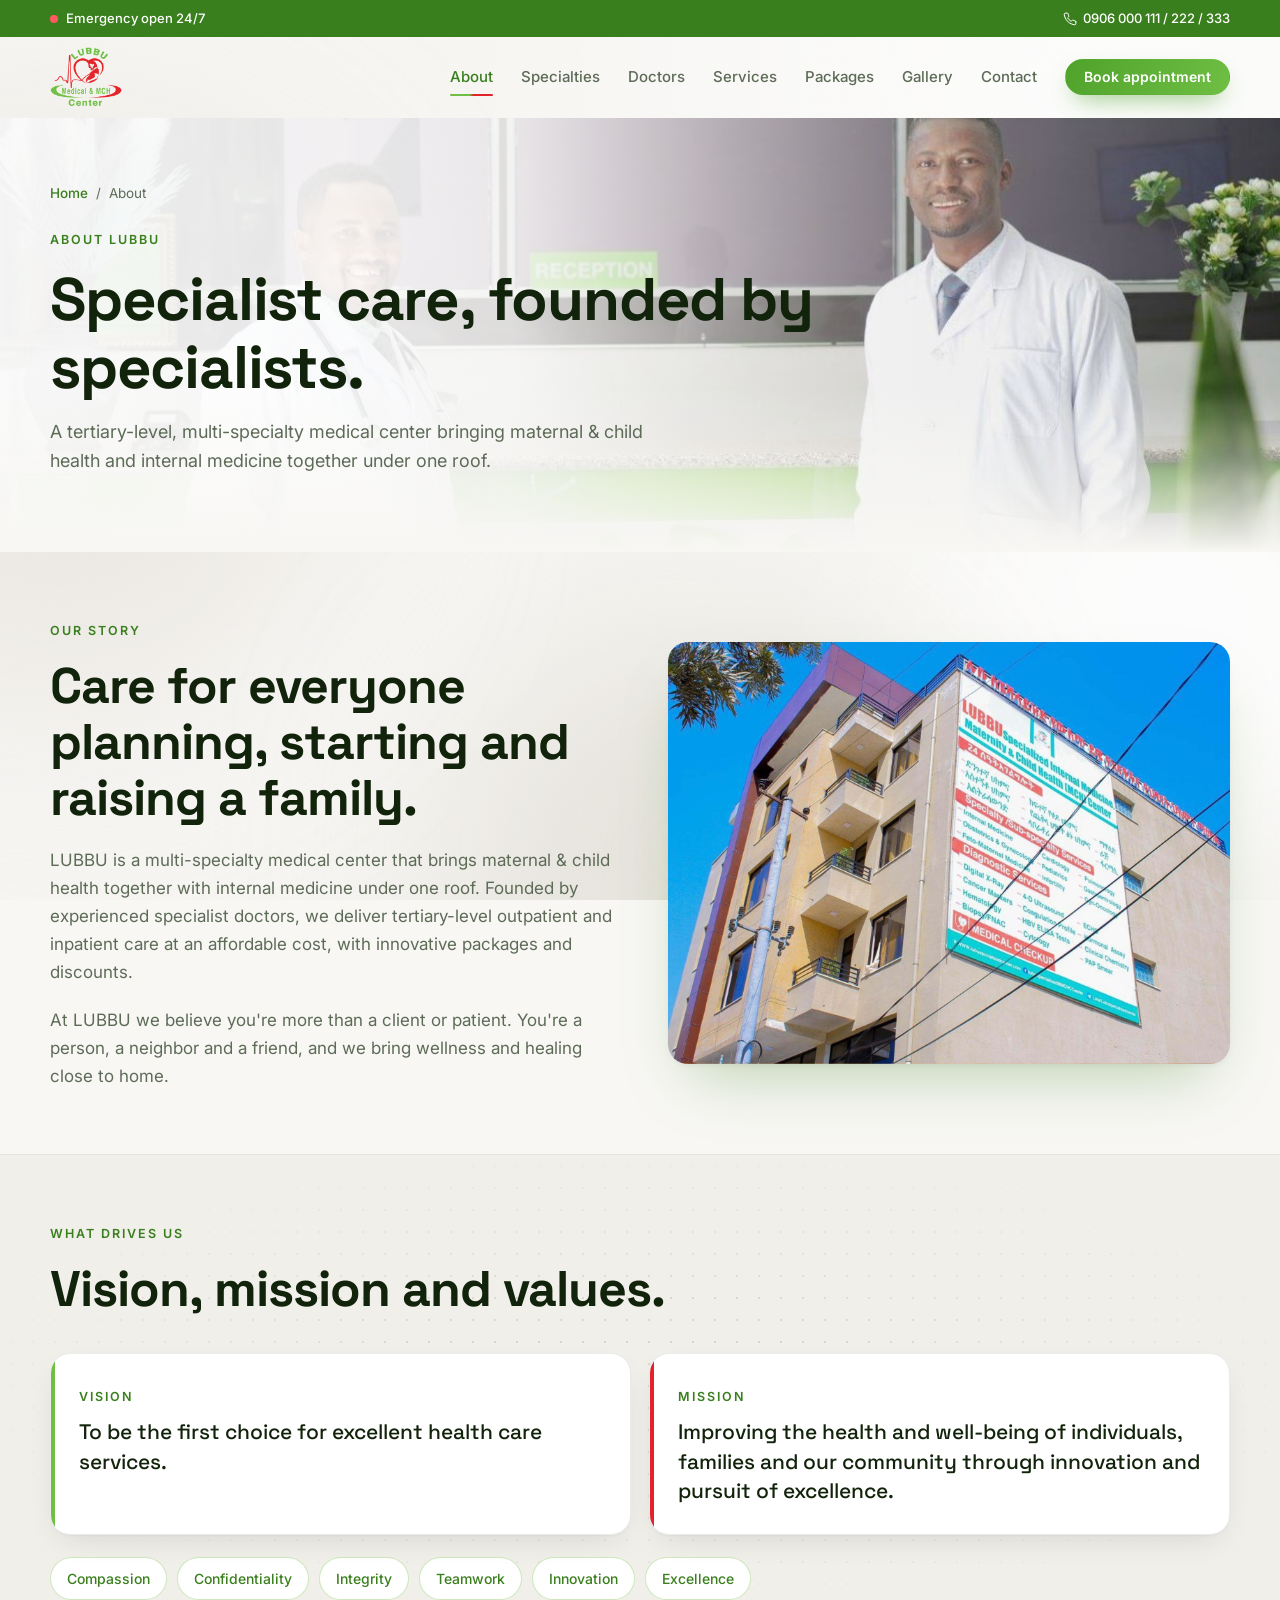
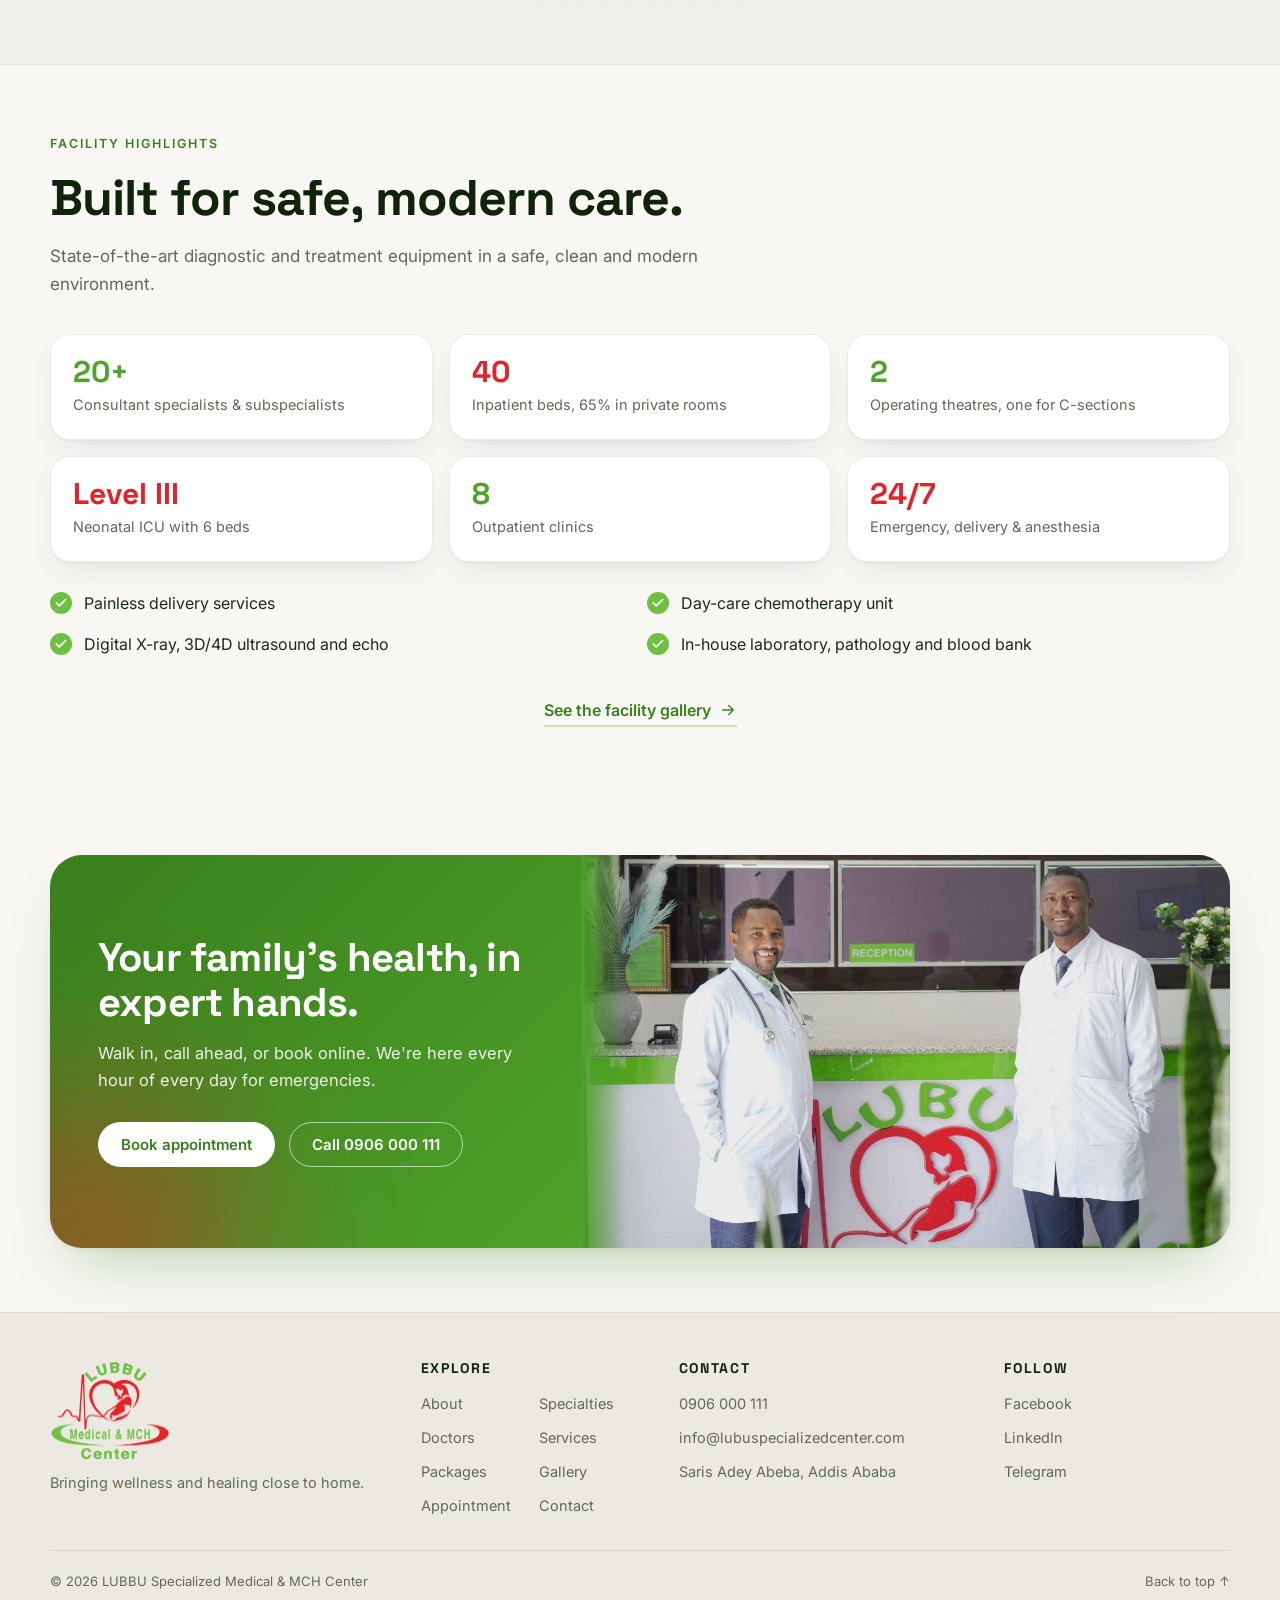
==== commit 28afa4a0: "Add facility photo backgrounds to every page header Each sub-page header gets a fitting facility pho" ====
--- a/about.html
+++ b/about.html
@@ -92,7 +92,7 @@
   <!-- /SHARED header -->
 
   <main id="main">
-    <section class="page-hero">
+    <section class="page-hero" style="--hero-photo: url('assets/photos/reception.jpg'); --hero-pos: center 12%">
       <div class="container">
         <nav class="crumbs reveal" aria-label="Breadcrumb"><a href="index.html">Home</a><span aria-hidden="true">/</span><span aria-current="page">About</span></nav>
         <span class="eyebrow reveal">About LUBBU</span>
--- a/styles.css
+++ b/styles.css
@@ -79,9 +79,10 @@
 .brand img { height: 60px; width: auto; }
 .menu { display: flex; align-items: center; gap: 28px; font-size: 15px; font-weight: 500; }
 .menu a:not(.btn) { color: var(--muted); position: relative; transition: color .2s; }
-.menu a:not(.btn):hover, .menu a.active, .menu a[aria-current="page"] { color: var(--green-700); }
+.menu a:not(.btn):hover, .menu a.active, .menu a:not(.btn)[aria-current="page"] { color: var(--green-700); }
+.menu .btn[aria-current="page"] { box-shadow: 0 0 0 3px rgba(111, 191, 68, .35), 0 10px 26px -10px rgba(79, 162, 42, .8); }
 .menu a:not(.btn)::after { content: ""; position: absolute; left: 0; right: 0; bottom: -6px; height: 2px; border-radius: 2px; background: var(--grad-brand); transform: scaleX(0); transition: transform .25s; }
-.menu a:not(.btn):hover::after, .menu a.active::after, .menu a[aria-current="page"]::after { transform: scaleX(1); }
+.menu a:not(.btn):hover::after, .menu a.active::after, .menu a:not(.btn)[aria-current="page"]::after { transform: scaleX(1); }
 .burger { display: none; background: none; border: 0; width: 44px; height: 44px; cursor: pointer; position: relative; }
 .burger span { position: absolute; left: 11px; right: 11px; height: 2px; background: var(--ink); border-radius: 2px; transition: transform .3s, top .3s; }
 .burger span:first-child { top: 17px; }
@@ -403,7 +404,14 @@
 .skip-link:focus { top: 12px; }
 
 /* Sub-page header */
-.page-hero { padding: 48px 0 8px; }
+.page-hero { position: relative; isolation: isolate; padding: 64px 0 76px; }
+.page-hero::before {
+  content: ""; position: absolute; inset: 0; z-index: -1; pointer-events: none;
+  background:
+    linear-gradient(180deg, transparent 62%, var(--bg) 100%),
+    linear-gradient(90deg, rgba(255,255,255,.95) 0%, rgba(255,255,255,.84) 40%, rgba(255,255,255,.22) 72%, rgba(255,255,255,0) 100%),
+    var(--hero-photo, none) var(--hero-pos, center) / cover no-repeat;
+}
 .page-hero h1 { font-size: clamp(36px, 5vw, 60px); font-weight: 700; max-width: 820px; }
 .page-hero p { color: var(--muted); font-size: 18px; max-width: 640px; margin-top: 16px; }
 .crumbs { display: flex; align-items: center; gap: 8px; font-size: 13.5px; color: var(--muted); margin-bottom: 20px; }
@@ -500,6 +508,11 @@
   .svc-grid, .svc-grid-4, .gallery, .services-3, .highlights { grid-template-columns: repeat(2, 1fr); }
   .doctors-featured { grid-template-columns: repeat(3, 1fr); }
   .contact-page { grid-template-columns: 1fr; }
+  .page-hero::before {
+    background:
+      linear-gradient(180deg, rgba(255,255,255,.93), rgba(255,255,255,.86) 70%, var(--bg)),
+      var(--hero-photo, none) var(--hero-pos, center) / cover no-repeat;
+  }
 }
 @media (max-width: 560px) {
   .svc-grid, .svc-grid-4, .gallery, .services-3, .mv-wide, .checks-grid { grid-template-columns: 1fr; }
@@ -507,7 +520,7 @@
   .highlights li { padding: 18px 16px; }
   .highlights strong { font-size: 24px; }
   .doctors-featured { grid-template-columns: repeat(2, 1fr); }
-  .page-hero { padding-top: 32px; }
+  .page-hero { padding: 36px 0 52px; }
   .page-hero p { font-size: 16.5px; }
   .map-tall { min-height: 320px; }
   .lb-prev, .lb-next { top: auto; bottom: 20px; transform: none; }
